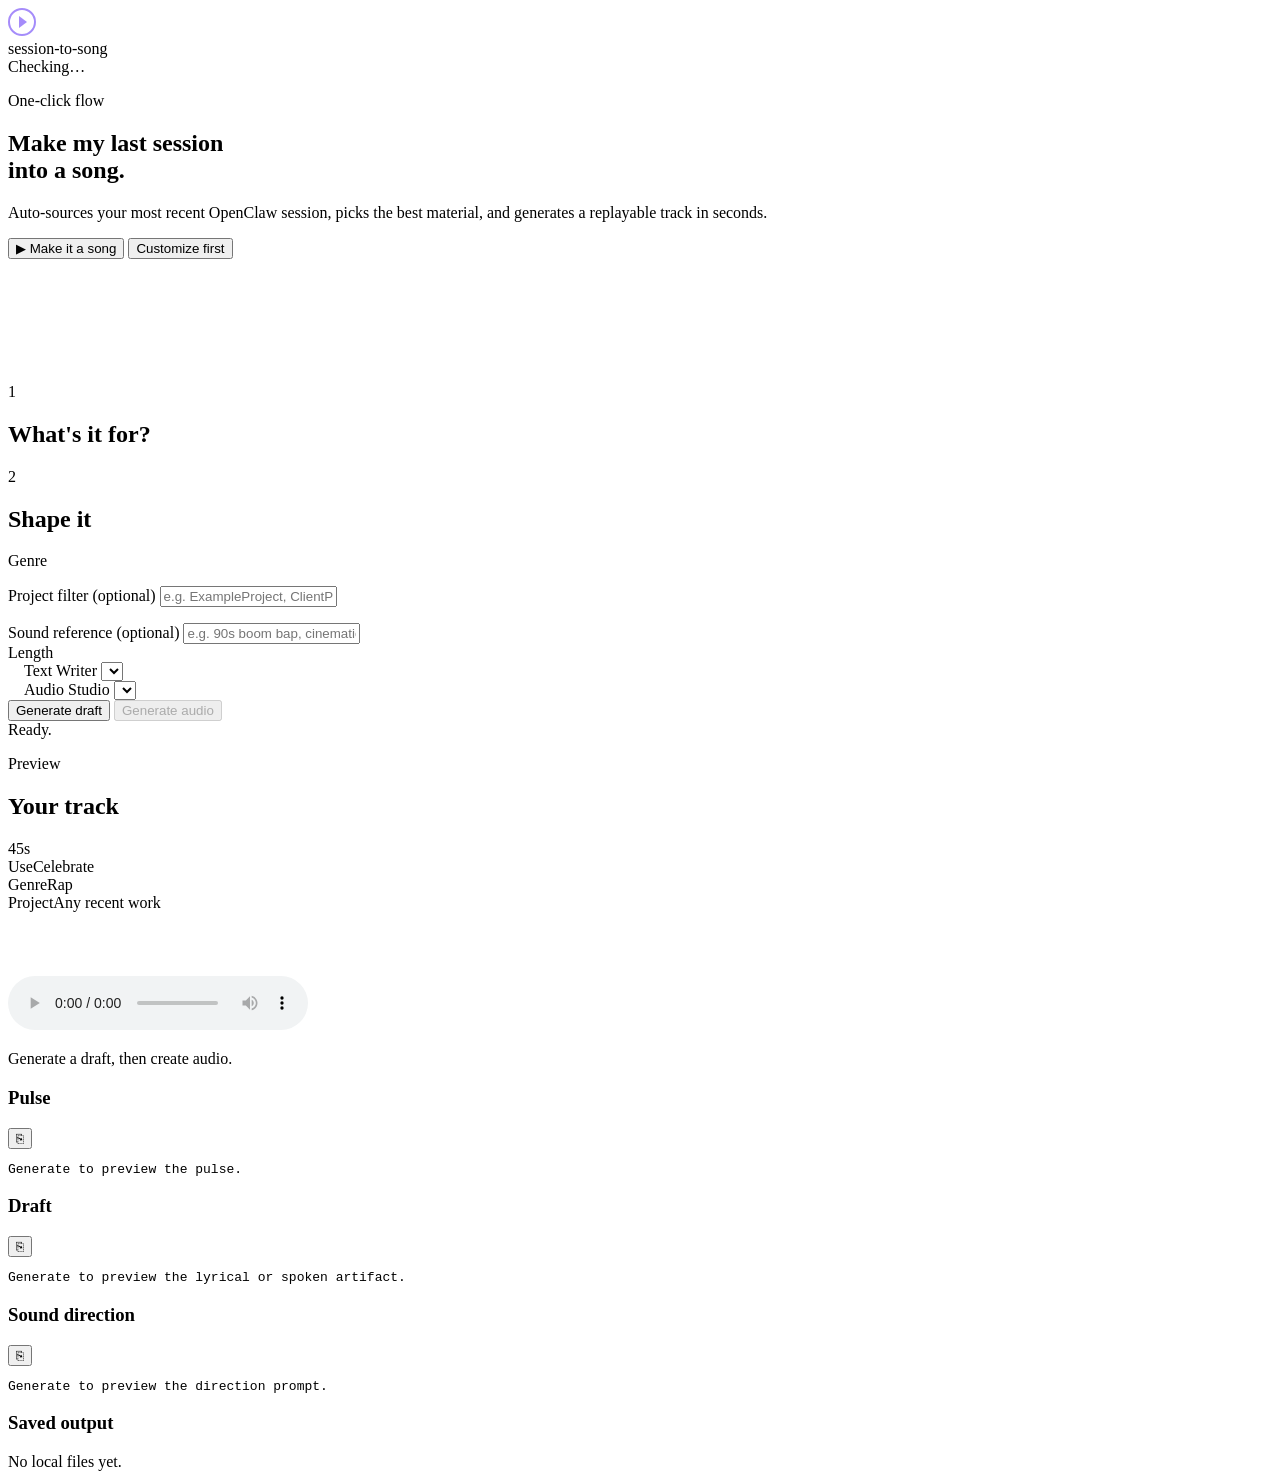
==== webui/index.html @ a318dab1 "Initial session-to-song release" ====
<!doctype html>
<html lang="en">
<head>
  <meta charset="UTF-8">
  <meta name="viewport" content="width=device-width, initial-scale=1.0, viewport-fit=cover">
  <meta name="description" content="Turn your work sessions into replayable songs — alarm tracks, reminders, celebration anthems, and next-step bangers.">
  <title>session-to-song · Make work replayable</title>
  <link rel="preconnect" href="https://fonts.googleapis.com">
  <link rel="preconnect" href="https://fonts.gstatic.com" crossorigin>
  <link href="https://fonts.googleapis.com/css2?family=Inter:wght@400;500;600;700;800;900&family=JetBrains+Mono:wght@400;500&display=swap" rel="stylesheet">
  <link rel="stylesheet" href="/styles.css">
</head>
<body>

  <!-- Ambient background effects -->
  <div class="bg-glow bg-glow--purple" aria-hidden="true"></div>
  <div class="bg-glow bg-glow--blue" aria-hidden="true"></div>
  <div class="bg-glow bg-glow--teal" aria-hidden="true"></div>

  <div id="app" class="app">

    <!-- ─── HERO HEADER ──────────────────────────── -->
    <header class="hero-header">
      <div class="hero-header__brand">
        <div class="hero-header__icon" aria-hidden="true">
          <svg width="28" height="28" viewBox="0 0 28 28" fill="none">
            <circle cx="14" cy="14" r="13" stroke="url(#brandGrad)" stroke-width="2"/>
            <path d="M11 8v12l8-6-8-6z" fill="url(#brandGrad)"/>
            <defs><linearGradient id="brandGrad" x1="0" y1="0" x2="28" y2="28"><stop stop-color="#a78bfa"/><stop offset="1" stop-color="#38bdf8"/></linearGradient></defs>
          </svg>
        </div>
        <span class="hero-header__name">session-to-song</span>
      </div>
      <div class="hero-header__status">
        <span id="providerBadge" class="provider-badge">Checking…</span>
      </div>
    </header>

    <!-- ─── ONE-CLICK HERO ───────────────────────── -->
    <section class="hero-card" id="heroCard">
      <div class="hero-card__content">
        <p class="hero-card__eyebrow">One-click flow</p>
        <h1 class="hero-card__title">Make my last session<br>into a song.</h1>
        <p class="hero-card__subtitle">Auto-sources your most recent OpenClaw session, picks the best material, and generates a replayable track in seconds.</p>
        <div class="hero-card__actions">
          <button id="heroGenerateBtn" class="btn btn--hero" type="button">
            <span class="btn__icon" aria-hidden="true">▶</span>
            <span class="btn__label">Make it a song</span>
          </button>
          <button id="heroCustomizeBtn" class="btn btn--ghost" type="button">
            Customize first
          </button>
        </div>
      </div>
      <div class="hero-card__viz" aria-hidden="true">
        <canvas id="heroCanvas" width="240" height="120"></canvas>
      </div>
    </section>

    <!-- ─── MAIN LAYOUT ──────────────────────────── -->
    <div class="main-layout" id="mainLayout">

      <!-- ──── LEFT: CONTROLS ────────────────── -->
      <div class="controls-pane">

        <!-- USE -->
        <div class="ctrl-section" id="useSection">
          <div class="ctrl-section__header">
            <span class="ctrl-section__step">1</span>
            <h2 class="ctrl-section__title">What's it for?</h2>
          </div>
          <div id="useList" class="use-grid"></div>
        </div>

        <!-- SHAPE -->
        <div class="ctrl-section" id="shapeSection">
          <div class="ctrl-section__header">
            <span class="ctrl-section__step">2</span>
            <h2 class="ctrl-section__title">Shape it</h2>
          </div>

          <label class="field-label">Genre</label>
          <div id="genreList" class="genre-grid"></div>

          <div class="field-group" style="margin-top: 1rem;">
            <label class="field-label" for="projectInput">Project filter <span class="field-hint">(optional)</span></label>
            <input id="projectInput" class="text-input" placeholder="e.g. ExampleProject, ClientPortal, session-to-song...">
          </div>

          <div class="field-group" style="margin-top: 1rem;">
            <label class="field-label" for="artistInput">Sound reference <span class="field-hint">(optional)</span></label>
            <input id="artistInput" class="text-input" placeholder="e.g. 90s boom bap, cinematic synths, arena rock...">
          </div>

          <div class="shape-row">
            <div class="field-group">
              <label class="field-label">Length</label>
              <div id="durationList" class="duration-row"></div>
            </div>
            <div class="field-group" style="margin-left: 1rem;">
              <label class="field-label" for="llmSelect">Text Writer</label>
              <select id="llmSelect" class="text-input" style="cursor: pointer;"></select>
            </div>
            <div class="field-group" style="margin-left: 1rem;">
              <label class="field-label" for="modelSelect">Audio Studio</label>
              <select id="modelSelect" class="text-input" style="cursor: pointer;"></select>
            </div>
          </div>
        </div>

        <!-- GENERATE -->
        <div class="ctrl-section generate-section">
          <div class="action-bar">
            <button id="generateBtn" class="btn btn--primary btn--full" type="button">
              <span class="btn__label">Generate draft</span>
              <span class="btn__spinner" aria-hidden="true"></span>
            </button>
            <button id="generateAudioBtn" class="btn btn--secondary btn--full" type="button" disabled>
              <span class="btn__label">Generate audio</span>
              <span class="btn__spinner" aria-hidden="true"></span>
            </button>
          </div>
          <div class="status-bar" id="statusBox">Ready.</div>
        </div>
      </div>

      <!-- ──── RIGHT: PREVIEW ────────────────── -->
      <aside class="preview-pane" id="previewPane">
        <div class="preview-pane__header">
          <div>
            <p class="preview-pane__eyebrow">Preview</p>
            <h2 class="preview-pane__title">Your track</h2>
          </div>
          <span id="durationBadge" class="duration-badge">45s</span>
        </div>

        <div class="preview-pane__config" id="setupPreview">
          <div class="config-row"><span class="config-key">Use</span><span class="config-val" id="cfgUse">Celebrate</span></div>
          <div class="config-row"><span class="config-key">Genre</span><span class="config-val" id="cfgGenre">Rap</span></div>
          <div class="config-row"><span class="config-key">Project</span><span class="config-val" id="cfgProject">Any recent work</span></div>
        </div>

        <!-- Audio Player -->
        <div class="audio-card" id="audioCard">
          <div class="audio-card__viz" aria-hidden="true">
            <canvas id="audioCanvas" width="400" height="60"></canvas>
          </div>
          <audio id="audioPlayer" controls preload="none"></audio>
          <p class="audio-card__meta" id="audioMeta">Generate a draft, then create audio.</p>
        </div>

        <!-- Artifact panels -->
        <div class="artifact-panel" id="pulsePanel">
          <div class="artifact-panel__header">
            <h3>Pulse</h3>
            <button class="copy-btn" data-target="pulsePreview" title="Copy pulse">⎘</button>
          </div>
          <pre id="pulsePreview" class="artifact-panel__body">Generate to preview the pulse.</pre>
        </div>

        <div class="artifact-panel" id="lyricsPanel">
          <div class="artifact-panel__header">
            <h3>Draft</h3>
            <button class="copy-btn" data-target="lyricsPreview" title="Copy draft">⎘</button>
          </div>
          <pre id="lyricsPreview" class="artifact-panel__body">Generate to preview the lyrical or spoken artifact.</pre>
        </div>

        <div class="artifact-panel" id="musicPanel">
          <div class="artifact-panel__header">
            <h3>Sound direction</h3>
            <button class="copy-btn" data-target="musicPreview" title="Copy prompt">⎘</button>
          </div>
          <pre id="musicPreview" class="artifact-panel__body">Generate to preview the direction prompt.</pre>
        </div>

        <div class="artifact-panel artifact-panel--compact">
          <div class="artifact-panel__header">
            <h3>Saved output</h3>
          </div>
          <div id="fileLinks" class="file-links">No local files yet.</div>
        </div>
      </aside>
    </div>
  </div>

  <script src="/app.js"></script>
</body>
</html>
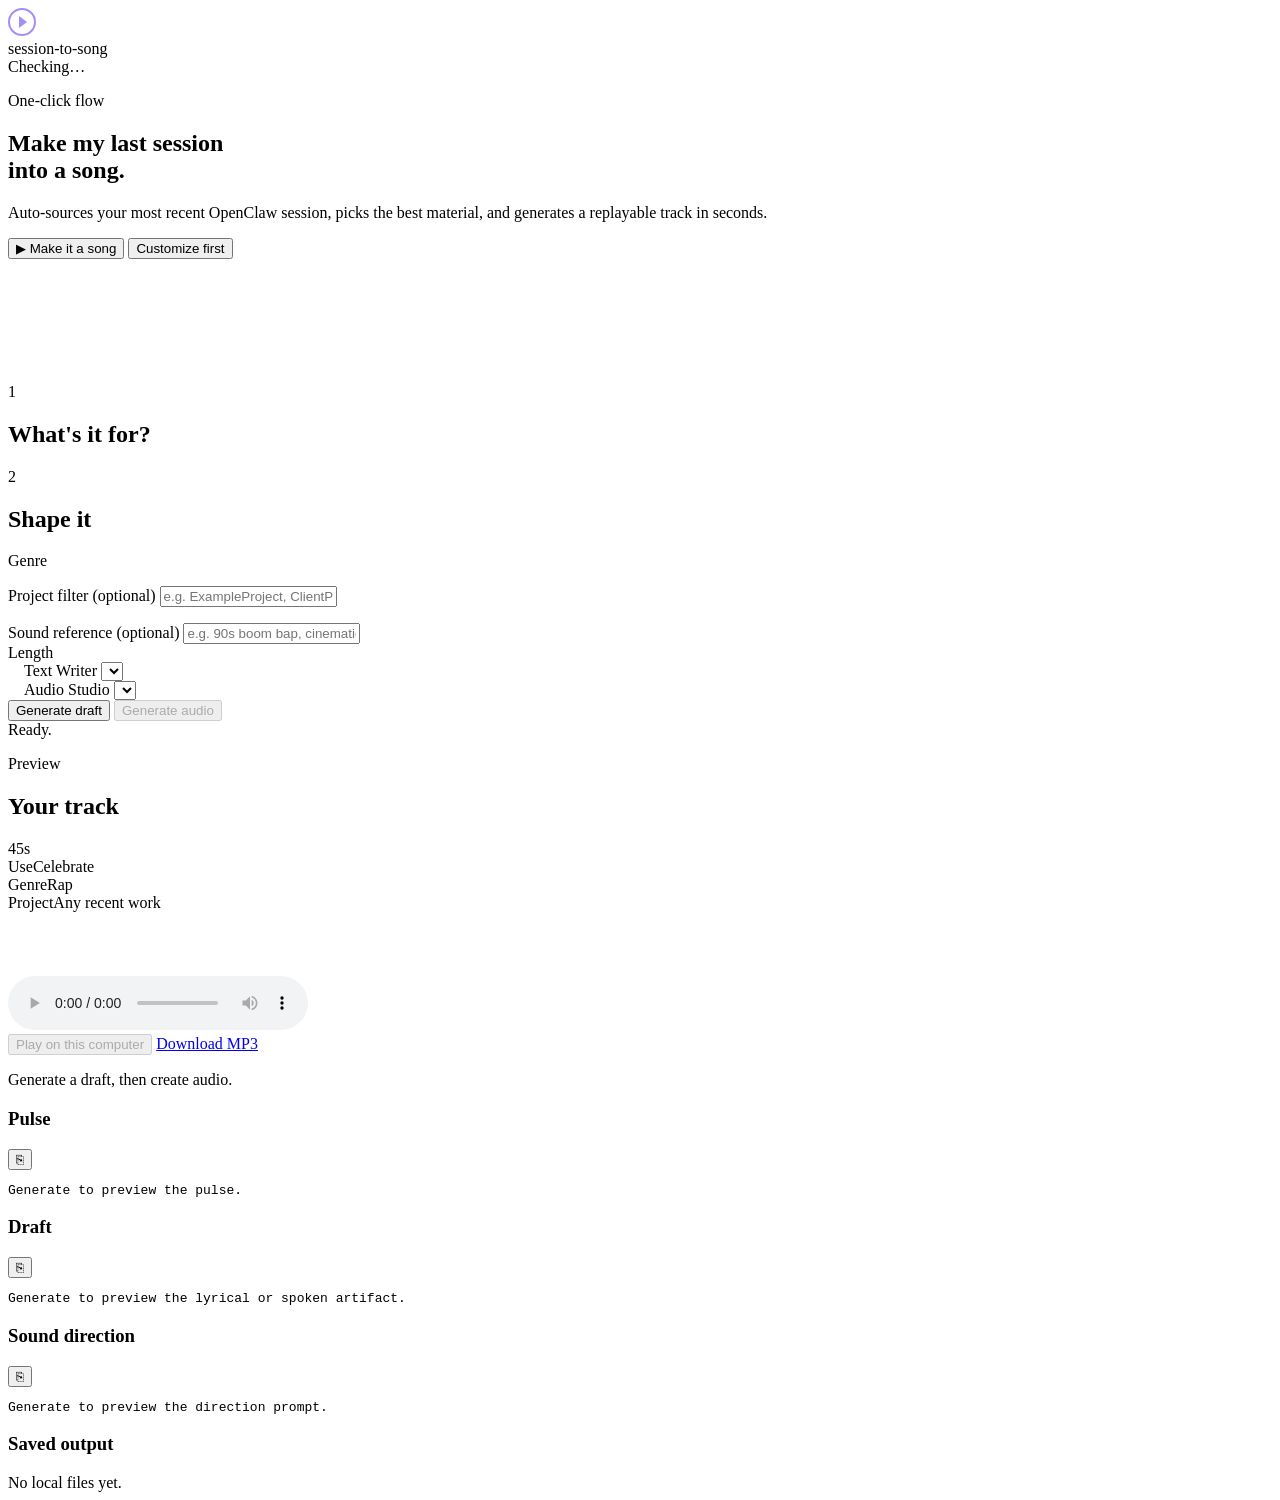
==== commit d4cf0df1: "feat: add local audio playback controls" ====
--- a/webui/index.html
+++ b/webui/index.html
@@ -146,6 +146,10 @@
             <canvas id="audioCanvas" width="400" height="60"></canvas>
           </div>
           <audio id="audioPlayer" controls preload="none"></audio>
+          <div class="audio-card__actions">
+            <button id="playLocalBtn" class="mini-btn" type="button" disabled>Play on this computer</button>
+            <a id="downloadAudioLink" class="mini-btn mini-btn--link" href="/api/files?name=audio" download="session-to-song.mp3" aria-disabled="true">Download MP3</a>
+          </div>
           <p class="audio-card__meta" id="audioMeta">Generate a draft, then create audio.</p>
         </div>
 
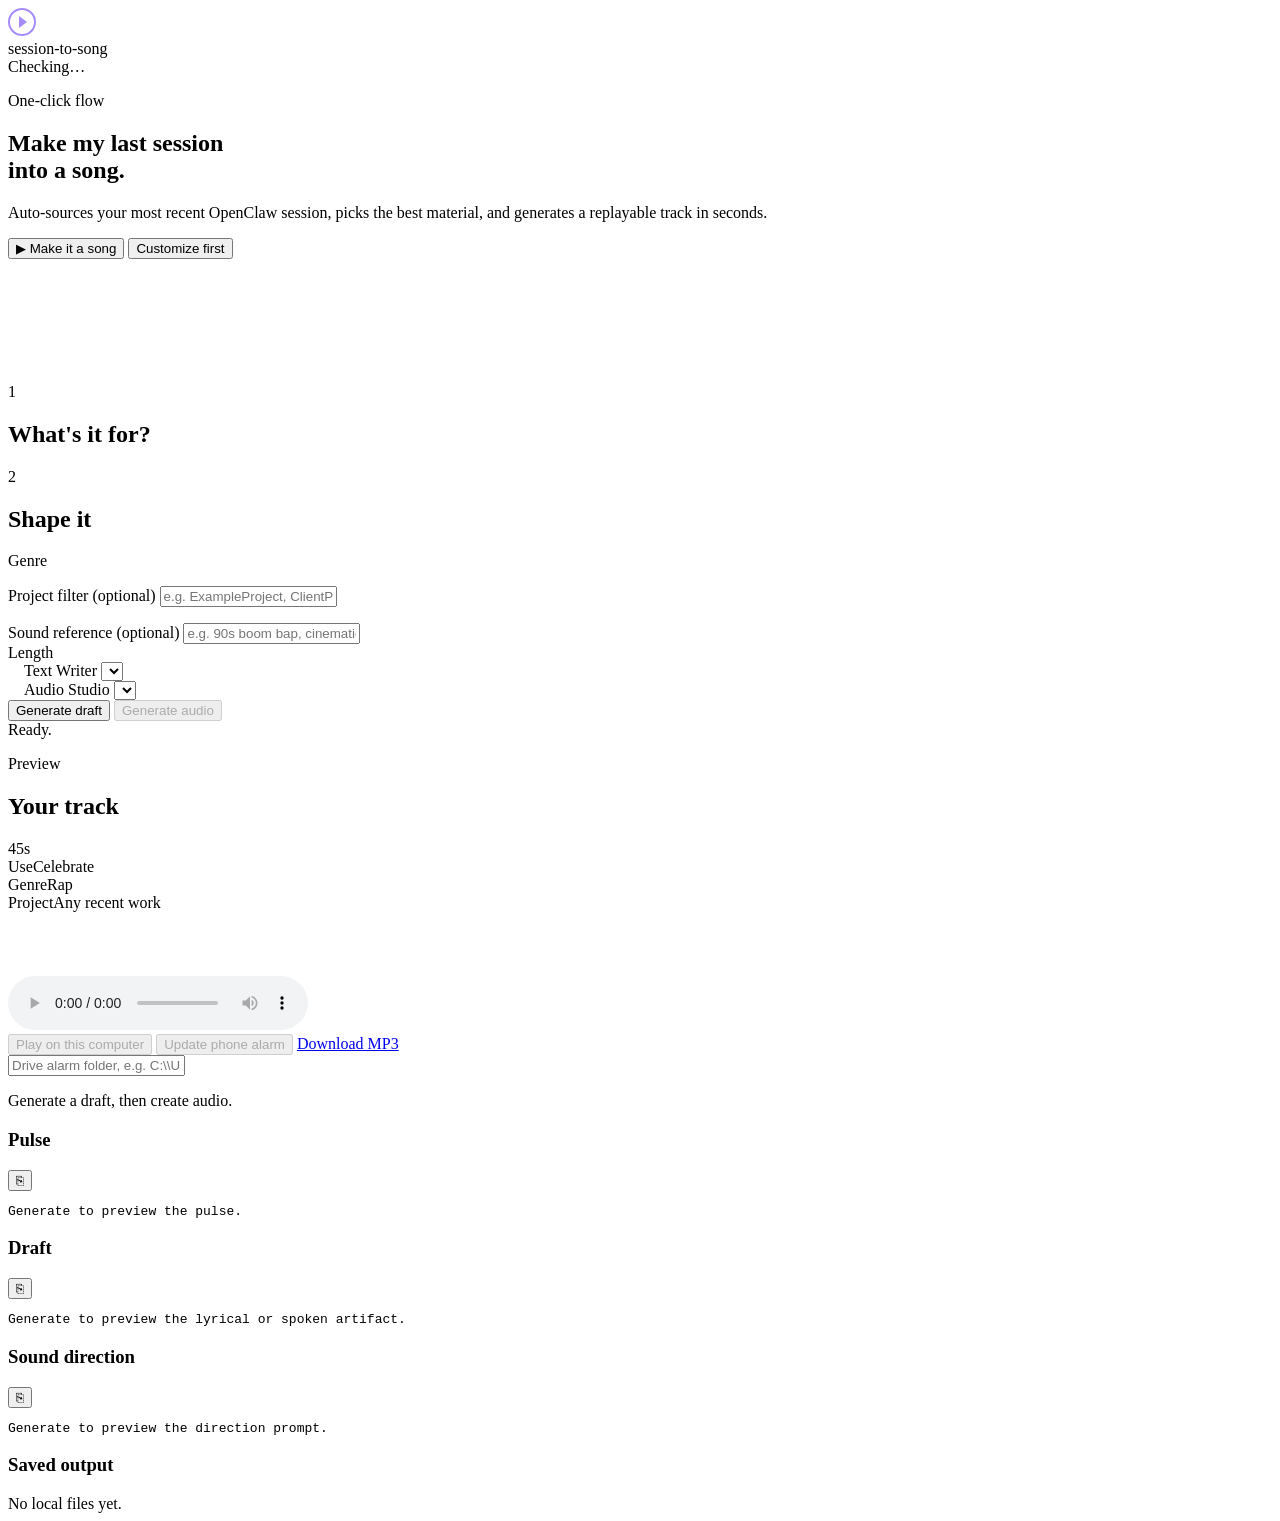
==== commit 96b865c6: "feat: publish generated audio to alarm slot" ====
--- a/webui/index.html
+++ b/webui/index.html
@@ -148,7 +148,11 @@
           <audio id="audioPlayer" controls preload="none"></audio>
           <div class="audio-card__actions">
             <button id="playLocalBtn" class="mini-btn" type="button" disabled>Play on this computer</button>
+            <button id="publishMorningBtn" class="mini-btn" type="button" disabled>Update phone alarm</button>
             <a id="downloadAudioLink" class="mini-btn mini-btn--link" href="/api/files?name=audio" download="session-to-song.mp3" aria-disabled="true">Download MP3</a>
+          </div>
+          <div class="alarm-slot-row">
+            <input id="alarmSlotDirInput" class="text-input alarm-slot-input" placeholder="Drive alarm folder, e.g. C:\\Users\\you\\My Drive\\sessiontosong\\alarms">
           </div>
           <p class="audio-card__meta" id="audioMeta">Generate a draft, then create audio.</p>
         </div>
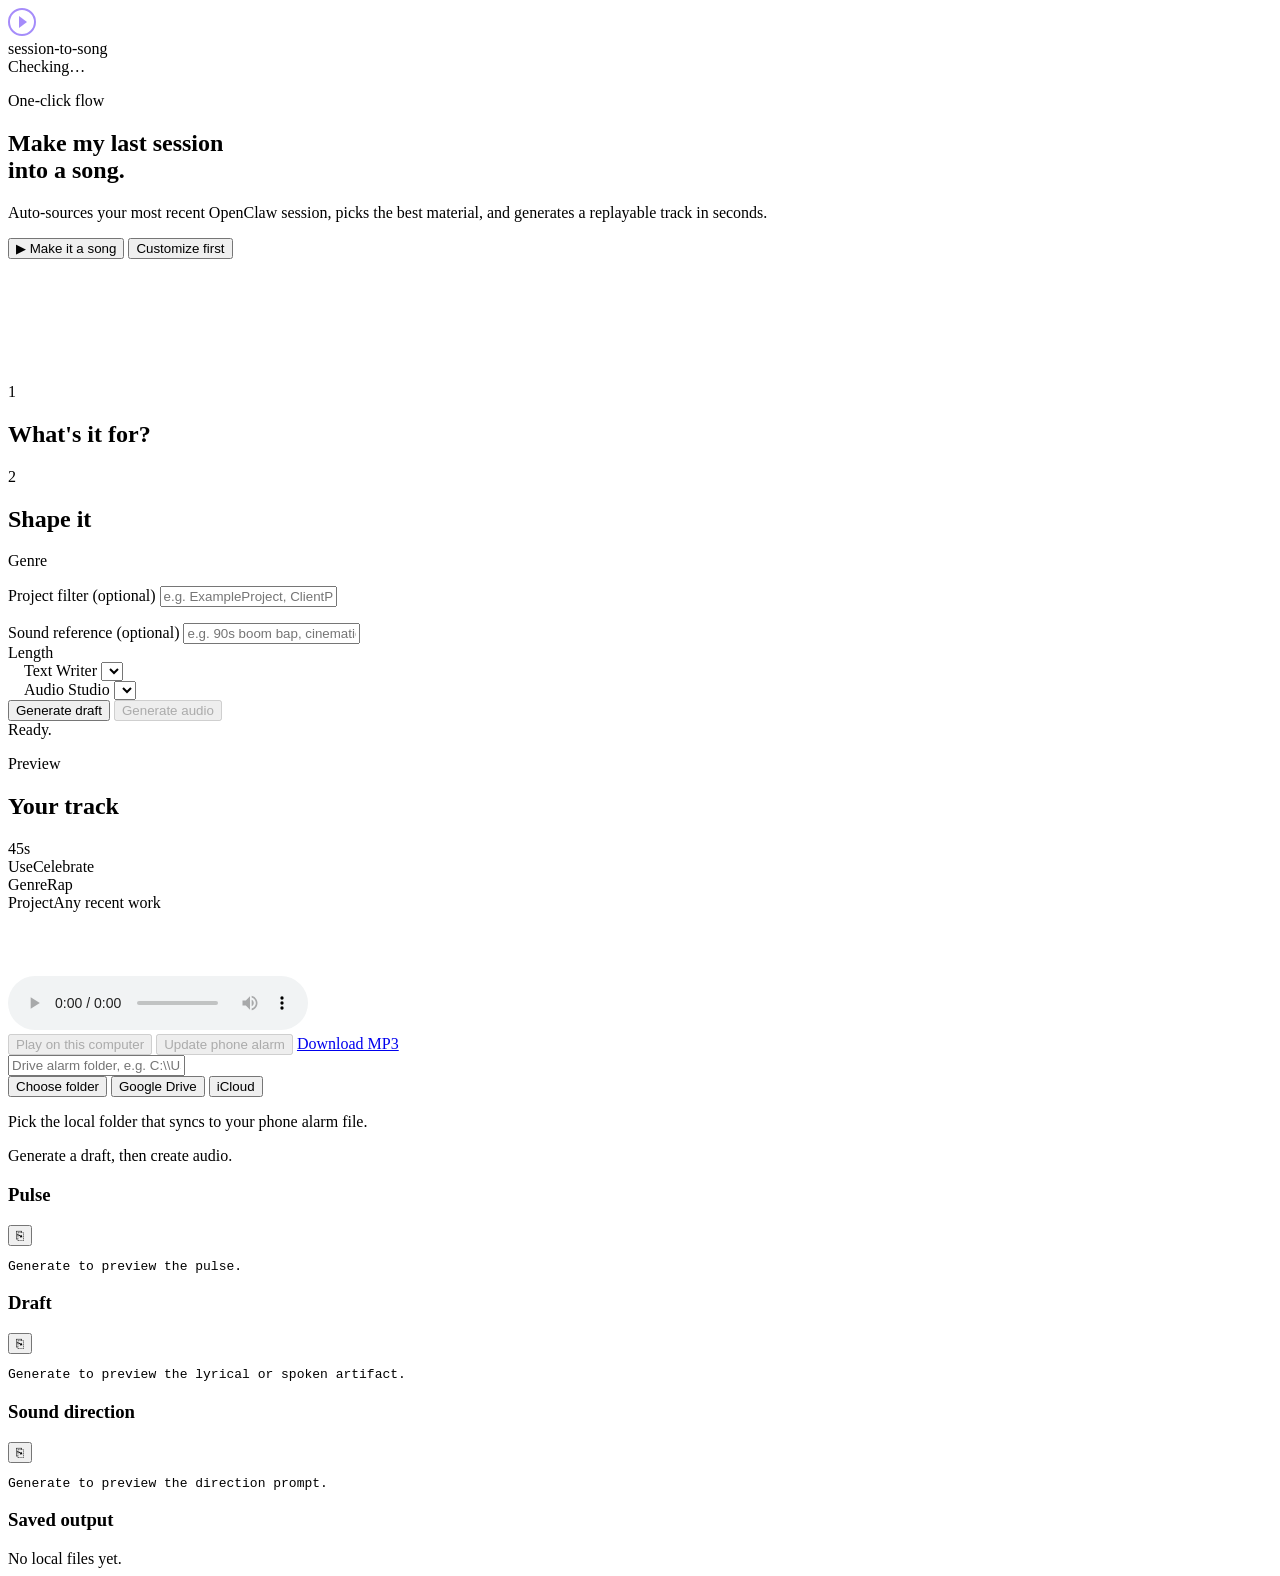
==== commit e2bcab97: "feat: add alarm folder picker shortcuts" ====
--- a/webui/index.html
+++ b/webui/index.html
@@ -153,6 +153,12 @@
           </div>
           <div class="alarm-slot-row">
             <input id="alarmSlotDirInput" class="text-input alarm-slot-input" placeholder="Drive alarm folder, e.g. C:\\Users\\you\\My Drive\\sessiontosong\\alarms">
+            <div class="alarm-slot-actions">
+              <button id="pickAlarmFolderBtn" class="mini-btn" type="button">Choose folder</button>
+              <button id="googleDriveDefaultBtn" class="mini-btn" type="button">Google Drive</button>
+              <button id="icloudDefaultBtn" class="mini-btn" type="button">iCloud</button>
+            </div>
+            <p id="alarmSlotHint" class="alarm-slot-hint">Pick the local folder that syncs to your phone alarm file.</p>
           </div>
           <p class="audio-card__meta" id="audioMeta">Generate a draft, then create audio.</p>
         </div>
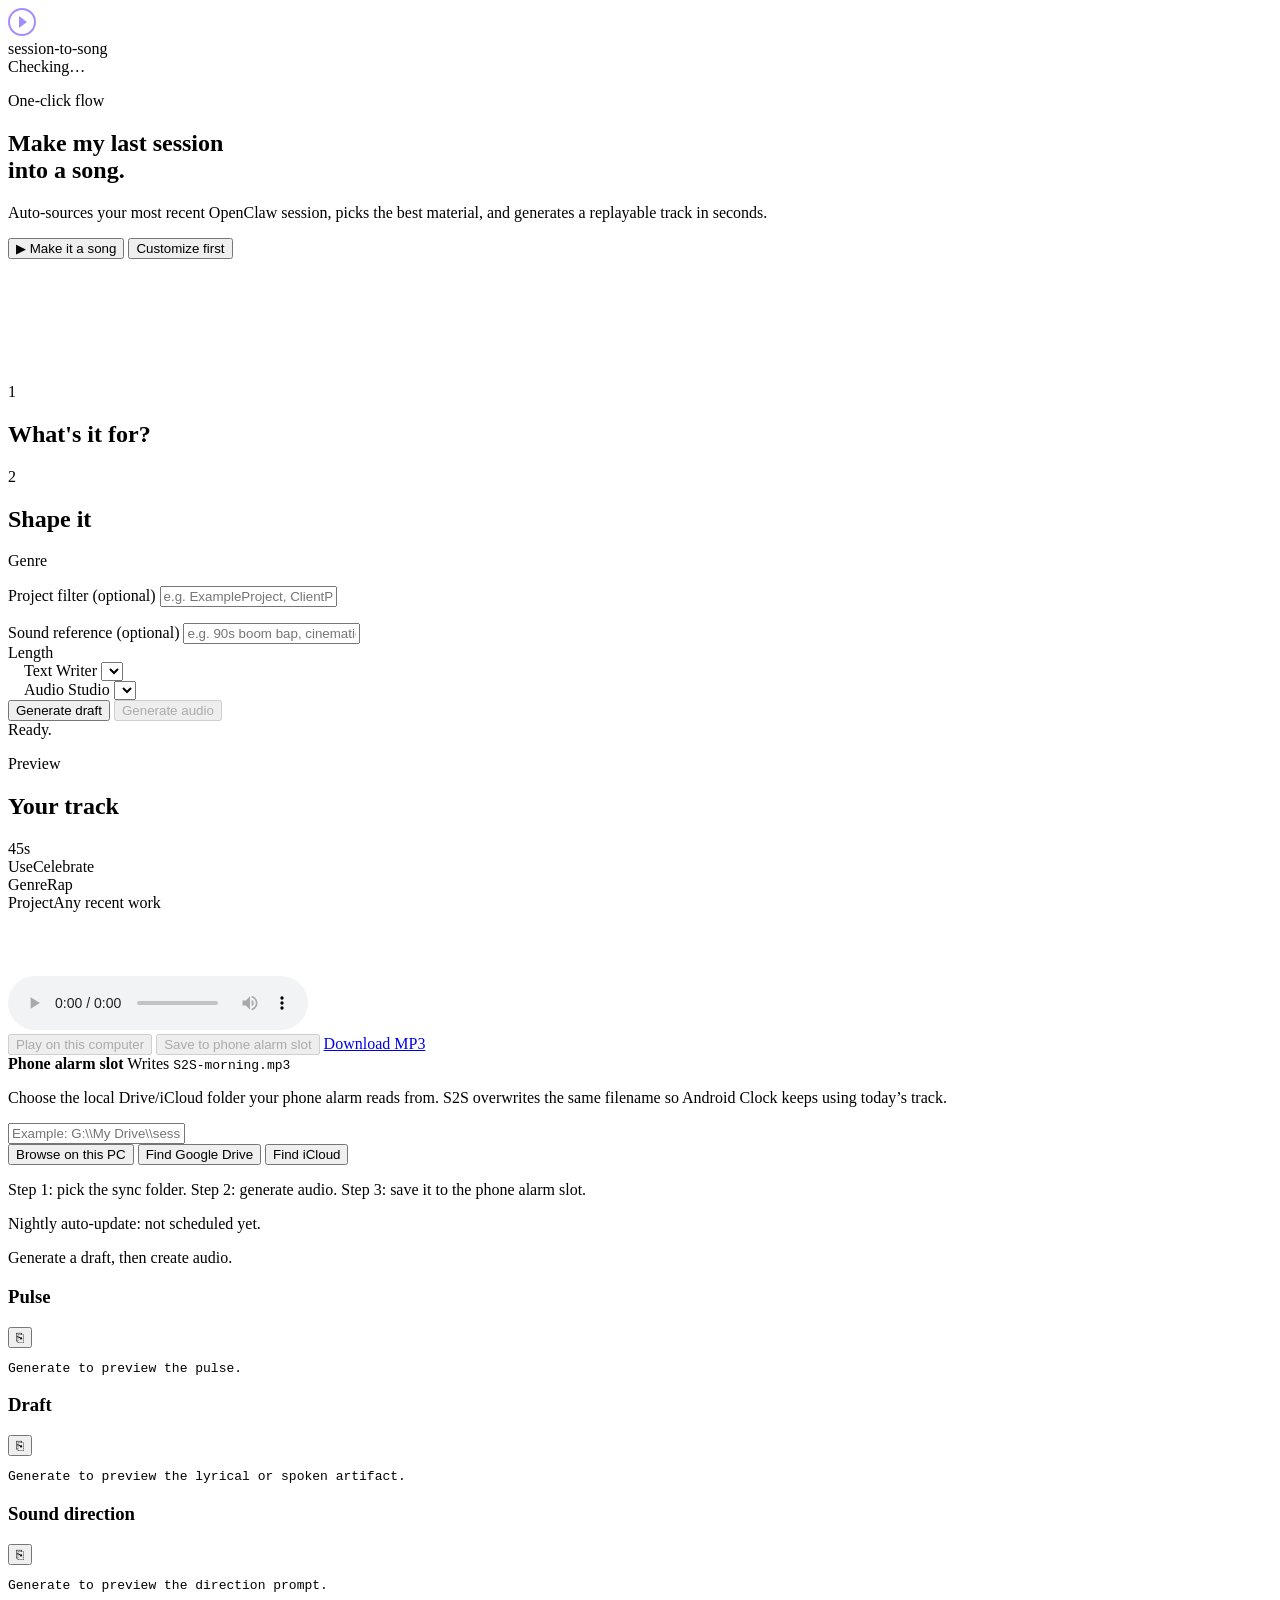
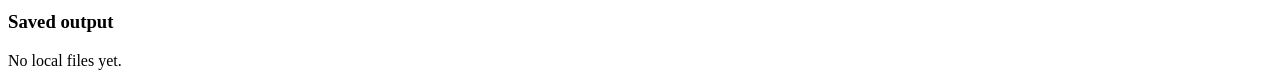
==== commit c47ca886: "fix: clarify phone alarm slot workflow" ====
--- a/webui/index.html
+++ b/webui/index.html
@@ -148,17 +148,23 @@
           <audio id="audioPlayer" controls preload="none"></audio>
           <div class="audio-card__actions">
             <button id="playLocalBtn" class="mini-btn" type="button" disabled>Play on this computer</button>
-            <button id="publishMorningBtn" class="mini-btn" type="button" disabled>Update phone alarm</button>
+            <button id="publishMorningBtn" class="mini-btn mini-btn--primary" type="button" disabled>Save to phone alarm slot</button>
             <a id="downloadAudioLink" class="mini-btn mini-btn--link" href="/api/files?name=audio" download="session-to-song.mp3" aria-disabled="true">Download MP3</a>
           </div>
-          <div class="alarm-slot-row">
-            <input id="alarmSlotDirInput" class="text-input alarm-slot-input" placeholder="Drive alarm folder, e.g. C:\\Users\\you\\My Drive\\sessiontosong\\alarms">
+          <div class="alarm-slot-card">
+            <div class="alarm-slot-card__header">
+              <strong>Phone alarm slot</strong>
+              <span>Writes <code>S2S-morning.mp3</code></span>
+            </div>
+            <p class="alarm-slot-copy">Choose the local Drive/iCloud folder your phone alarm reads from. S2S overwrites the same filename so Android Clock keeps using today’s track.</p>
+            <input id="alarmSlotDirInput" class="text-input alarm-slot-input" placeholder="Example: G:\\My Drive\\sessiontosong alarms">
             <div class="alarm-slot-actions">
-              <button id="pickAlarmFolderBtn" class="mini-btn" type="button">Choose folder</button>
-              <button id="googleDriveDefaultBtn" class="mini-btn" type="button">Google Drive</button>
-              <button id="icloudDefaultBtn" class="mini-btn" type="button">iCloud</button>
-            </div>
-            <p id="alarmSlotHint" class="alarm-slot-hint">Pick the local folder that syncs to your phone alarm file.</p>
+              <button id="pickAlarmFolderBtn" class="mini-btn" type="button">Browse on this PC</button>
+              <button id="googleDriveDefaultBtn" class="mini-btn" type="button">Find Google Drive</button>
+              <button id="icloudDefaultBtn" class="mini-btn" type="button">Find iCloud</button>
+            </div>
+            <p id="alarmSlotHint" class="alarm-slot-hint">Step 1: pick the sync folder. Step 2: generate audio. Step 3: save it to the phone alarm slot.</p>
+            <p class="alarm-slot-nightly">Nightly auto-update: not scheduled yet.</p>
           </div>
           <p class="audio-card__meta" id="audioMeta">Generate a draft, then create audio.</p>
         </div>
